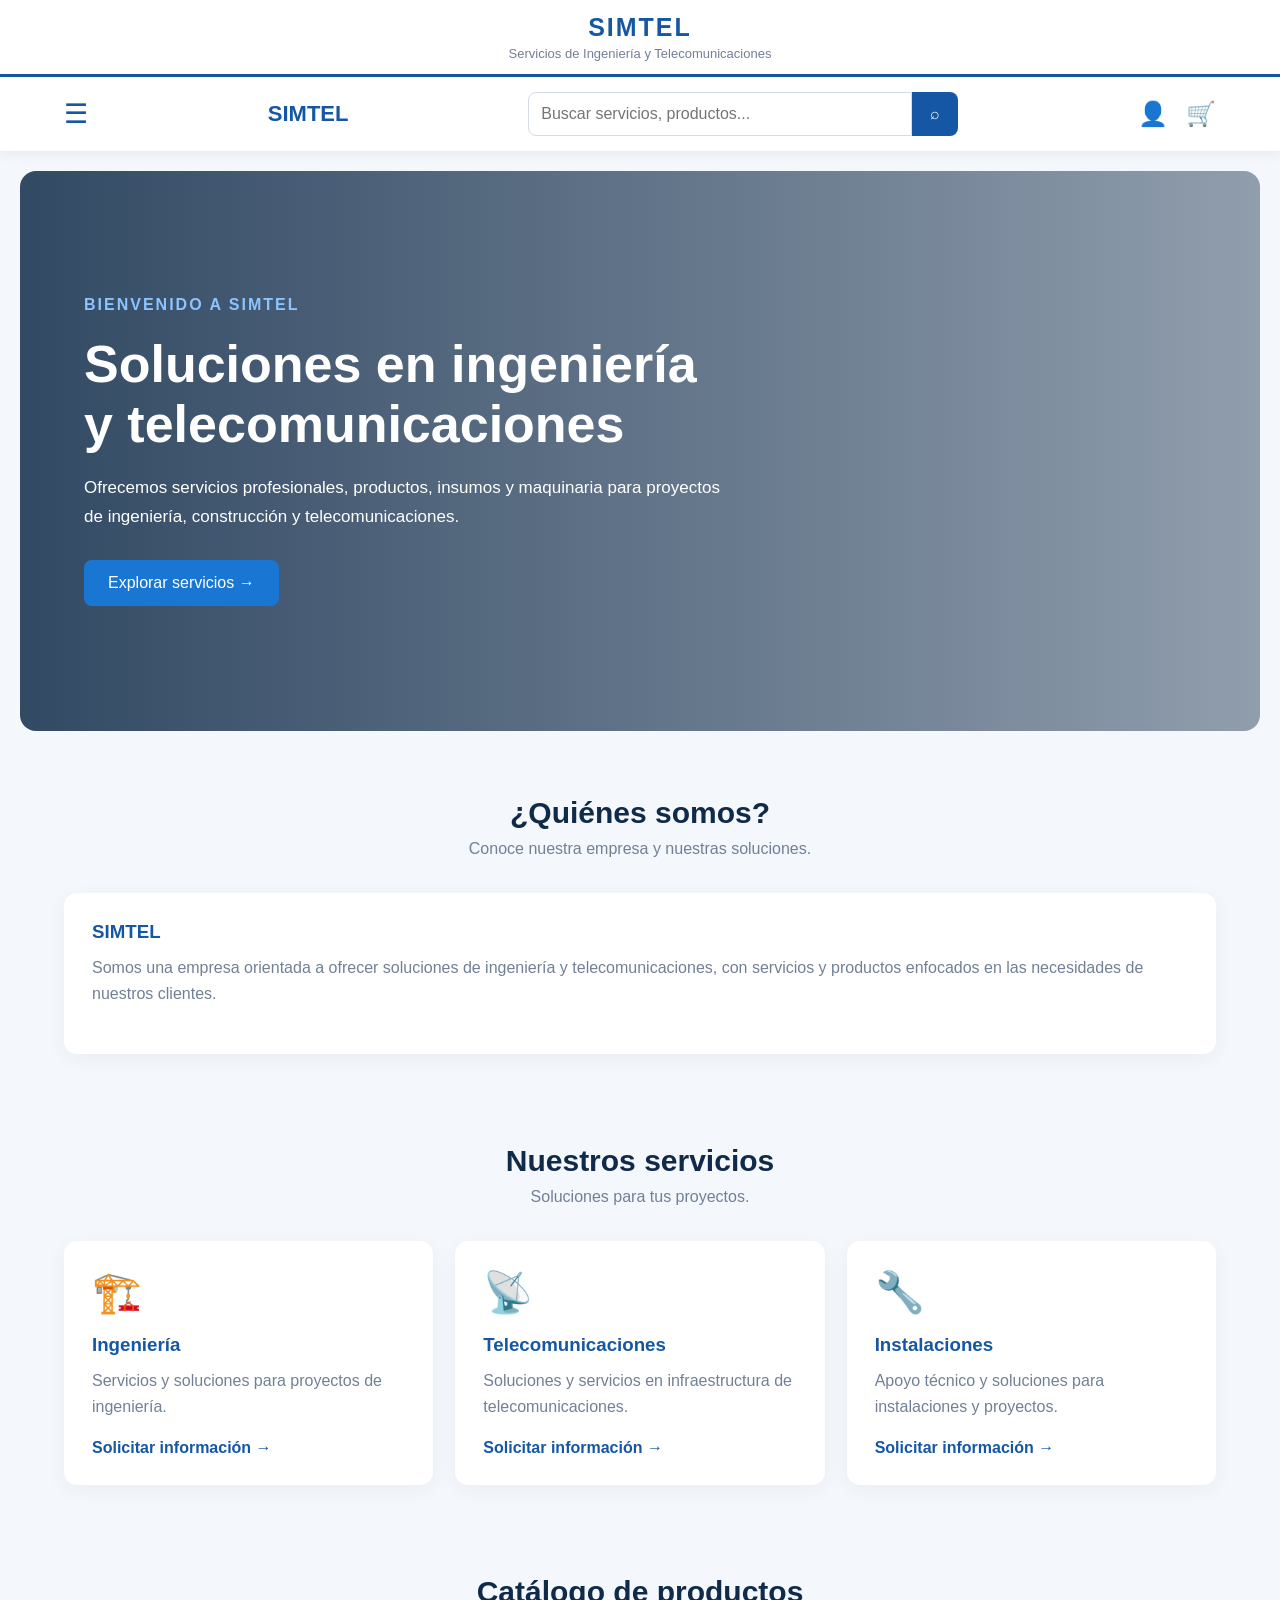
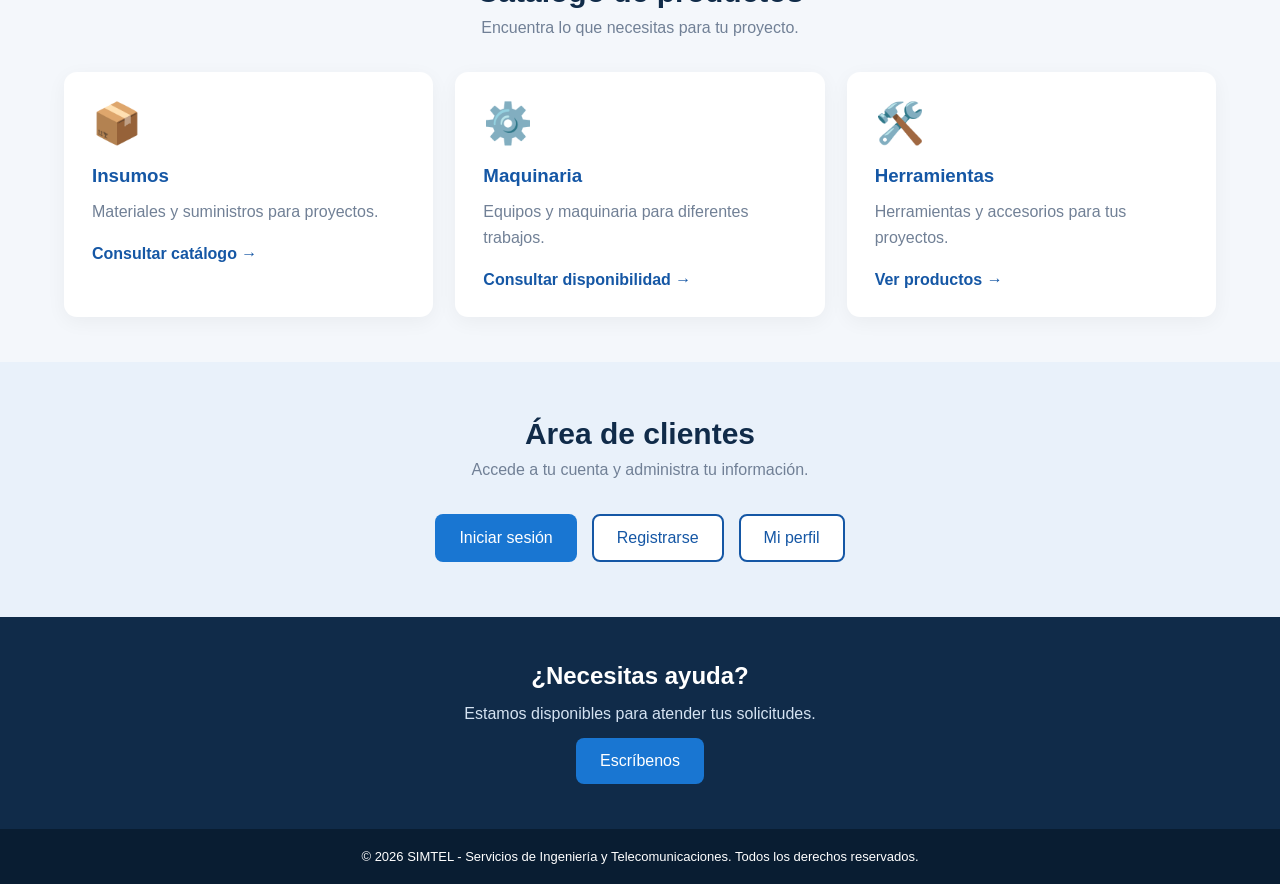
==== SIMTEL/index.html @ c6a4a652 "Actualizacion 05/11" ====
<!DOCTYPE html>
<html lang="es">
<head>
  <meta charset="UTF-8">
  <meta name="viewport" content="width=device-width, initial-scale=1.0">
  <meta name="description" content="SIMTEL - Servicios de Ingeniería y Telecomunicaciones">
  <title>SIMTEL | Ingeniería y Telecomunicaciones</title>
  <link rel="stylesheet" href="css/style.css">
</head>
<body>
  <header class="top-header">
    <h1>SIMTEL</h1>
    <p>Servicios de Ingeniería y Telecomunicaciones</p>
  </header>

  <nav class="navbar" aria-label="Navegación principal">
    <button class="menu-button" id="menuButton" aria-label="Abrir menú" aria-expanded="false">☰</button>
    <a class="logo" href="#inicio">SIMTEL</a>
    <form class="search-box" id="searchForm" role="search">
      <input id="search" type="search" placeholder="Buscar servicios, productos..." aria-label="Buscar">
      <button type="submit" aria-label="Buscar">⌕</button>
    </form>
    <div class="nav-actions">
      <button type="button" title="Mi cuenta" data-modal="login" aria-label="Mi cuenta">👤</button>
      <button type="button" title="Carrito" id="cartButton" aria-label="Carrito">🛒</button>
    </div>
  </nav>

  <aside class="sidebar" id="sidebar" aria-label="Menú lateral">
    <button class="close-menu" id="closeMenu" aria-label="Cerrar menú">×</button>
    <h2>Menú SIMTEL</h2>
    <a href="#inicio">🏠 Inicio</a>
    <a href="#nosotros">🏢 Nosotros</a>
    <a href="#servicios">🛠 Servicios</a>
    <a href="#productos">📦 Productos</a>
    <a href="#contacto">📞 Contáctanos</a>
    <a href="#contacto">📋 PQRS</a>
  </aside>
  <div class="overlay" id="overlay"></div>

  <main>
    <section class="hero" id="inicio">
      <div class="hero-content">
        <span>Bienvenido a SIMTEL</span>
        <h2>Soluciones en ingeniería y telecomunicaciones</h2>
        <p>Ofrecemos servicios profesionales, productos, insumos y maquinaria para proyectos de ingeniería, construcción y telecomunicaciones.</p>
        <a href="#servicios" class="btn-primary">Explorar servicios →</a>
      </div>
    </section>

    <section class="section" id="nosotros">
      <div class="section-title">
        <h2>¿Quiénes somos?</h2>
        <p>Conoce nuestra empresa y nuestras soluciones.</p>
      </div>
      <article class="card">
        <h3>SIMTEL</h3>
        <p>Somos una empresa orientada a ofrecer soluciones de ingeniería y telecomunicaciones, con servicios y productos enfocados en las necesidades de nuestros clientes.</p>
      </article>
    </section>

    <section class="section" id="servicios">
      <div class="section-title">
        <h2>Nuestros servicios</h2>
        <p>Soluciones para tus proyectos.</p>
      </div>
      <div class="cards">
        <article class="card searchable">
          <div class="card-icon">🏗️</div><h3>Ingeniería</h3>
          <p>Servicios y soluciones para proyectos de ingeniería.</p>
          <a href="#contacto">Solicitar información →</a>
        </article>
        <article class="card searchable">
          <div class="card-icon">📡</div><h3>Telecomunicaciones</h3>
          <p>Soluciones y servicios en infraestructura de telecomunicaciones.</p>
          <a href="#contacto">Solicitar información →</a>
        </article>
        <article class="card searchable">
          <div class="card-icon">🔧</div><h3>Instalaciones</h3>
          <p>Apoyo técnico y soluciones para instalaciones y proyectos.</p>
          <a href="#contacto">Solicitar información →</a>
        </article>
      </div>
    </section>

    <section class="section" id="productos">
      <div class="section-title">
        <h2>Catálogo de productos</h2>
        <p>Encuentra lo que necesitas para tu proyecto.</p>
      </div>
      <div class="cards">
        <article class="card searchable">
          <div class="card-icon">📦</div><h3>Insumos</h3>
          <p>Materiales y suministros para proyectos.</p>
          <a href="#contacto">Consultar catálogo →</a>
        </article>
        <article class="card searchable">
          <div class="card-icon">⚙️</div><h3>Maquinaria</h3>
          <p>Equipos y maquinaria para diferentes trabajos.</p>
          <a href="#contacto">Consultar disponibilidad →</a>
        </article>
        <article class="card searchable">
          <div class="card-icon">🛠️</div><h3>Herramientas</h3>
          <p>Herramientas y accesorios para tus proyectos.</p>
          <a href="#contacto">Ver productos →</a>
        </article>
      </div>
    </section>

    <section class="account-section">
      <div class="section-title">
        <h2>Área de clientes</h2>
        <p>Accede a tu cuenta y administra tu información.</p>
      </div>
      <div class="account-buttons">
        <button class="btn-primary" type="button" data-modal="login">Iniciar sesión</button>
        <button class="btn-outline" type="button" data-modal="register">Registrarse</button>
        <button class="btn-outline" type="button" data-modal="profile">Mi perfil</button>
      </div>
    </section>

    <section class="contact" id="contacto">
      <h2>¿Necesitas ayuda?</h2>
      <p>Estamos disponibles para atender tus solicitudes.</p>
      <a href="mailto:contacto@simtel.com" class="btn-primary">Escríbenos</a>
    </section>
  </main>

  <footer>© 2026 SIMTEL - Servicios de Ingeniería y Telecomunicaciones. Todos los derechos reservados.</footer>

  <div class="modal" id="modal" role="dialog" aria-modal="true" aria-labelledby="modalTitle">
    <div class="modal-content">
      <button class="close-modal" id="closeModal" aria-label="Cerrar">×</button>
      <h2 id="modalTitle">Iniciar sesión</h2>
      <form id="accountForm">
        <label for="email">Correo electrónico</label>
        <input id="email" type="email" placeholder="correo@ejemplo.com" required>
        <label for="password">Contraseña</label>
        <input id="password" type="password" placeholder="Contraseña" required>
        <button class="btn-primary" type="submit">Continuar</button>
      </form>
      <p class="modal-note">Demostración visual: el registro y el inicio de sesión requieren un backend.</p>
    </div>
  </div>

  <script src="js/app.js"></script>
</body>
</html>
---- SIMTEL/css/style.css ----
:root {
  --primary: #1557a5;
  --dark: #102b49;
  --light: #f4f7fb;
  --white: #fff;
  --text: #25364a;
  --muted: #718096;
}
* { margin: 0; padding: 0; box-sizing: border-box; }
html { scroll-behavior: smooth; }
body { font-family: Arial, sans-serif; background: var(--light); color: var(--text); }
button, input { font: inherit; }
.top-header { background: var(--white); text-align: center; padding: 13px; border-bottom: 3px solid var(--primary); }
.top-header h1 { font-size: 25px; color: var(--primary); letter-spacing: 2px; }
.top-header p { font-size: 13px; color: var(--muted); margin-top: 4px; }
.navbar { display: flex; align-items: center; justify-content: space-between; gap: 20px; padding: 15px 5%; background: white; box-shadow: 0 3px 12px #00000010; position: sticky; top: 0; z-index: 100; }
.menu-button, .nav-actions button { border: 0; background: none; cursor: pointer; color: var(--primary); }
.menu-button { font-size: 27px; }
.logo { font-size: 22px; font-weight: bold; color: var(--primary); text-decoration: none; }
.search-box { display: flex; max-width: 430px; flex: 1; }
.search-box input { width: 100%; min-width: 0; padding: 12px; border: 1px solid #d5dce5; border-radius: 8px 0 0 8px; outline: none; }
.search-box input:focus { border-color: var(--primary); }
.search-box button { border: 0; background: var(--primary); color: white; padding: 0 18px; border-radius: 0 8px 8px 0; cursor: pointer; }
.nav-actions { display: flex; gap: 18px; align-items: center; }
.nav-actions button { font-size: 24px; }
.sidebar { position: fixed; top: 0; left: -290px; width: 280px; height: 100vh; background: var(--dark); color: white; padding: 25px; z-index: 300; transition: left .3s; }
.sidebar.active { left: 0; }
.sidebar h2 { margin: 25px 0; }
.sidebar a { display: block; color: white; text-decoration: none; padding: 15px 10px; border-radius: 7px; }
.sidebar a:hover { background: var(--primary); }
.close-menu, .close-modal { float: right; background: none; border: 0; color: inherit; font-size: 25px; cursor: pointer; }
.overlay { display: none; position: fixed; inset: 0; background: #0008; z-index: 200; }
.overlay.active { display: block; }
.hero { min-height: 560px; margin: 20px; padding: 55px 5%; border-radius: 16px; background: linear-gradient(90deg, #102b49d9, #102b4970), url("../images/obra.jpg") center/cover no-repeat; display: flex; align-items: center; }
.hero-content { max-width: 650px; color: white; }
.hero-content span { color: #8bc4ff; font-weight: bold; text-transform: uppercase; letter-spacing: 2px; }
.hero-content h2 { font-size: clamp(32px, 5vw, 52px); margin: 20px 0; }
.hero-content p { font-size: 17px; line-height: 1.7; margin-bottom: 28px; }
.btn-primary { display: inline-block; background: #1976d2; color: white; border: 0; border-radius: 8px; padding: 14px 24px; font-size: 16px; cursor: pointer; text-decoration: none; }
.btn-primary:hover { background: #0d4c91; }
.section { padding: 45px 5%; }
.section-title { text-align: center; margin-bottom: 35px; }
.section-title h2 { color: var(--dark); font-size: 30px; }
.section-title p { margin-top: 10px; color: var(--muted); }
.cards { display: grid; grid-template-columns: repeat(3, 1fr); gap: 22px; }
.card { background: white; padding: 28px; border-radius: 13px; box-shadow: 0 5px 20px #0000000c; transition: transform .3s, box-shadow .3s; }
.card:hover { transform: translateY(-6px); box-shadow: 0 10px 25px #00000018; }
.card-icon { font-size: 40px; margin-bottom: 18px; }
.card h3 { color: var(--primary); margin-bottom: 12px; }
.card p { color: var(--muted); line-height: 1.6; margin-bottom: 20px; }
.card a { color: var(--primary); font-weight: bold; text-decoration: none; }
.account-section { background: #e9f1fa; padding: 55px 5%; text-align: center; }
.account-buttons { display: flex; justify-content: center; gap: 15px; flex-wrap: wrap; margin-top: 25px; }
.btn-outline { padding: 13px 23px; border: 2px solid var(--primary); border-radius: 8px; color: var(--primary); background: white; cursor: pointer; }
.contact { text-align: center; background: var(--dark); color: white; padding: 45px 20px; }
.contact p { margin: 15px 0; color: #d5e3f2; }
footer { text-align: center; padding: 20px; background: #091d32; color: white; font-size: 13px; }
.modal { display: none; position: fixed; inset: 0; background: #0009; z-index: 500; justify-content: center; align-items: center; padding: 15px; }
.modal.active { display: flex; }
.modal-content { background: white; padding: 30px; width: 100%; max-width: 400px; border-radius: 14px; }
.modal-content h2 { margin-bottom: 20px; color: var(--primary); }
.modal-content label { display: block; margin-top: 10px; font-size: 14px; }
.modal-content input { width: 100%; padding: 13px; margin: 7px 0; border: 1px solid #ddd; border-radius: 7px; }
.modal-content .btn-primary { width: 100%; margin-top: 12px; }
.modal-note { margin-top: 15px; font-size: 12px; color: var(--muted); line-height: 1.5; }
@media (max-width: 800px) {
  .cards { grid-template-columns: repeat(2, 1fr); }
  .navbar { flex-wrap: wrap; }
  .search-box { order: 3; max-width: 100%; flex-basis: 100%; }
  .hero { min-height: 450px; margin: 10px; }
}
@media (max-width: 550px) {
  .cards { grid-template-columns: 1fr; }
  .logo { font-size: 18px; }
  .nav-actions { gap: 10px; }
  .hero { padding: 30px 20px; }
  .section-title h2 { font-size: 25px; }
}
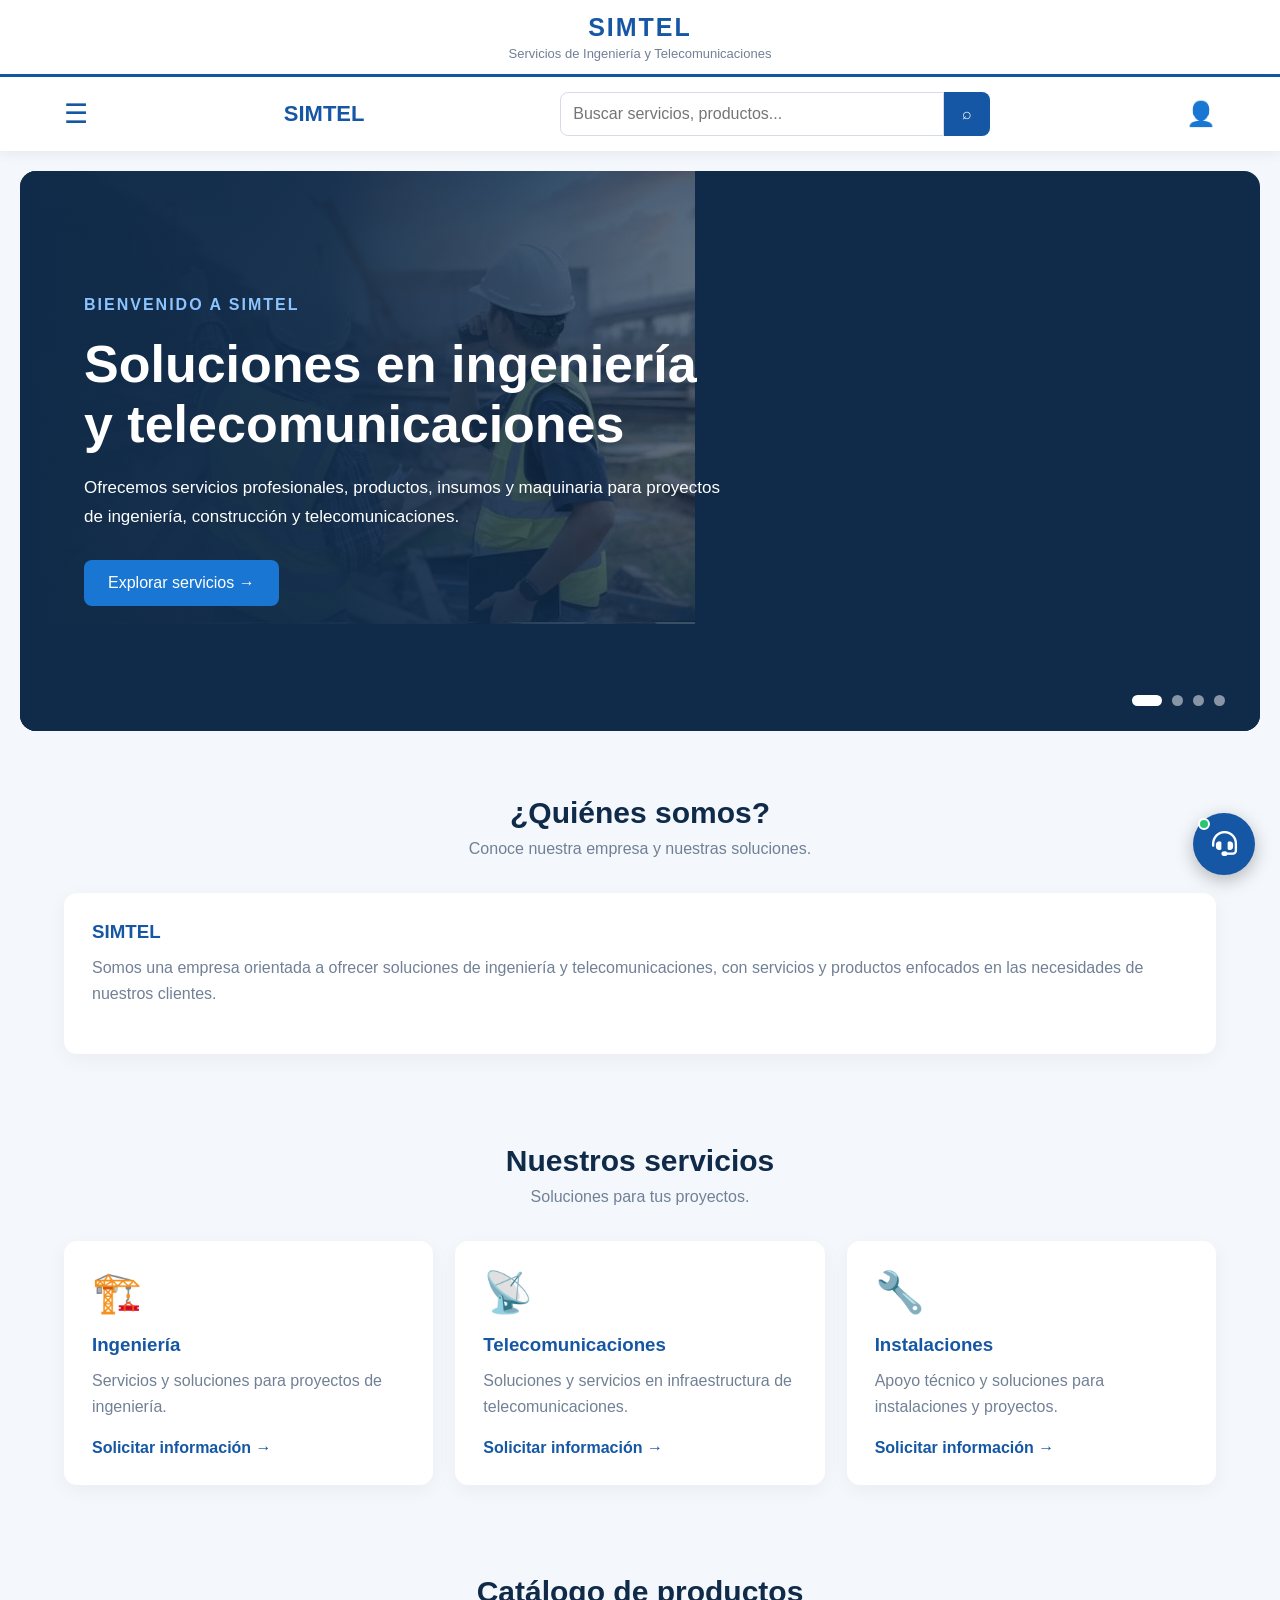
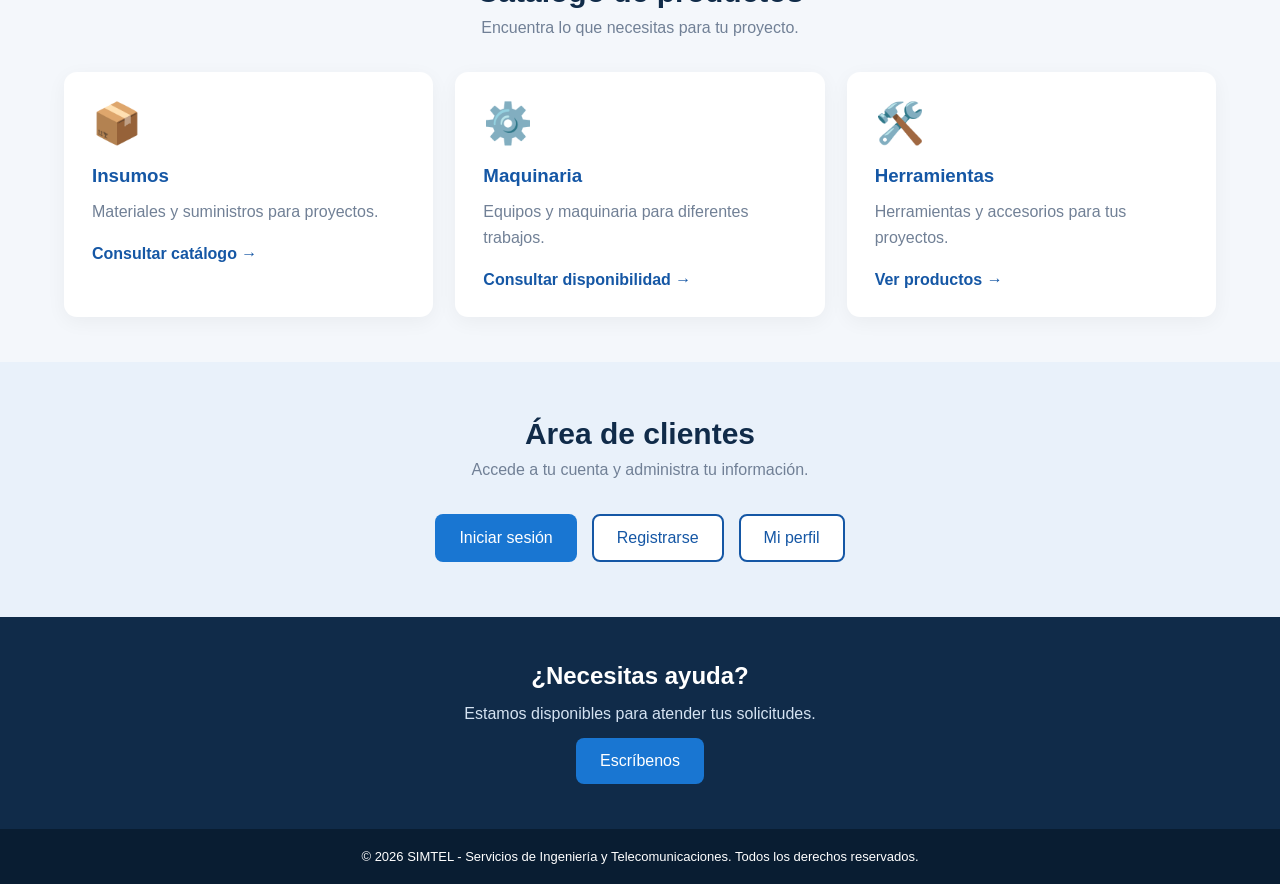
==== commit bd550c44: "12:28" ====
--- a/SIMTEL/index.html
+++ b/SIMTEL/index.html
@@ -6,6 +6,8 @@
   <meta name="description" content="SIMTEL - Servicios de Ingeniería y Telecomunicaciones">
   <title>SIMTEL | Ingeniería y Telecomunicaciones</title>
   <link rel="stylesheet" href="css/style.css">
+  <link rel="stylesheet"
+  href="https://cdnjs.cloudflare.com/ajax/libs/font-awesome/6.7.2/css/all.min.css"> 
 </head>
 <body>
   <header class="top-header">
@@ -22,9 +24,10 @@
     </form>
     <div class="nav-actions">
       <button type="button" title="Mi cuenta" data-modal="login" aria-label="Mi cuenta">👤</button>
-      <button type="button" title="Carrito" id="cartButton" aria-label="Carrito">🛒</button>
     </div>
   </nav>
+
+  
 
   <aside class="sidebar" id="sidebar" aria-label="Menú lateral">
     <button class="close-menu" id="closeMenu" aria-label="Cerrar menú">×</button>
@@ -35,18 +38,58 @@
     <a href="#productos">📦 Productos</a>
     <a href="#contacto">📞 Contáctanos</a>
     <a href="#contacto">📋 PQRS</a>
+    <a href="#imcorporate a nosotros">💼 Imcorporate</a>
+    <a href="#Escribenos"> 📮 Chat </a>
   </aside>
   <div class="overlay" id="overlay"></div>
 
-  <main>
+  
+<main>
     <section class="hero" id="inicio">
-      <div class="hero-content">
-        <span>Bienvenido a SIMTEL</span>
-        <h2>Soluciones en ingeniería y telecomunicaciones</h2>
-        <p>Ofrecemos servicios profesionales, productos, insumos y maquinaria para proyectos de ingeniería, construcción y telecomunicaciones.</p>
-        <a href="#servicios" class="btn-primary">Explorar servicios →</a>
-      </div>
-    </section>
+
+        <!-- CARRUSEL DE FOTOGRAFÍAS -->
+        <div class="hero-slides">
+
+            <img src="images/obra1.jpg"hero-slide active" alt="Proyectos de ingeniería">
+
+            <img src="images/obra2.jpg" class="hero-slide" alt="Construcción e infraestructura">
+
+            <img src="images/obra3.jpg" class="hero-slide" alt="Telecomunicaciones">
+
+            <img src="images/obra4.jpg" class="hero-slide" alt="Servicios técnicos">
+
+        </div>
+
+        <!-- CONTENIDO PRINCIPAL -->
+        <div class="hero-content">
+
+            <span>Bienvenido a SIMTEL</span>
+
+            <h2>Soluciones en ingeniería y telecomunicaciones</h2>
+
+            <p>
+                Ofrecemos servicios profesionales, productos,
+                insumos y maquinaria para proyectos de ingeniería,
+                construcción y telecomunicaciones.
+            </p>
+
+            <a href="#servicios" class="btn-primary">
+                Explorar servicios →
+            </a>
+
+        </div>
+
+        <!-- INDICADORES -->
+        <div class="hero-indicators">
+            <button class="indicator active" data-slide="0" aria-label="Imagen 1"></button>
+            <button class="indicator" data-slide="1" aria-label="Imagen 2"></button>
+            <button class="indicator" data-slide="2" aria-label="Imagen 3"></button>
+            <button class="indicator" data-slide="3" aria-label="Imagen 4"></button>
+        </div>
+
+    </section>
+</main>
+
 
     <section class="section" id="nosotros">
       <div class="section-title">
@@ -143,6 +186,61 @@
     </div>
   </div>
 
+  <div class="simtel-chat">
+
+    <button class="chat-toggle" id="chatToggle" aria-label="Abrir chat de ayuda">
+        <i class="fa-solid fa-headset"></i>
+        <span class="chat-notification"></span>
+    </button>
+
+    <div class="chat-window" id="chatWindow">
+
+        <div class="chat-header">
+            <div>
+                <strong>Asistente SIMTEL</strong>
+                <small>● Estamos para ayudarte</small>
+            </div>
+            <button id="closeChat" aria-label="Cerrar chat">×</button>
+        </div>
+
+        <div class="chat-messages" id="chatMessages">
+            <div class="bot-message">
+                ¡Hola! 👋 Bienvenido a SIMTEL.
+                ¿En qué podemos ayudarte?
+            </div>
+
+            <div class="quick-options">
+                <button data-question="Quiero información sobre servicios">
+                    🛠 Servicios
+                </button>
+                <button data-question="Quiero consultar productos">
+                    📦 Productos
+                </button>
+                <button data-question="Quiero hablar con un asesor">
+                    👨‍💼 Hablar con un asesor
+                </button>
+                <button data-question="Area IT">
+                    🔧 Area IT
+                </button>
+            </div>
+        </div>
+
+        <form class="chat-input" id="chatForm">
+            <input
+                type="text"
+                id="chatText"
+                placeholder="Escribe tu mensaje..."
+                autocomplete="off"
+                required
+            >
+            <button type="submit" aria-label="Enviar mensaje">
+                <i class="fa-solid fa-paper-plane"></i>
+            </button>
+        </form>
+
+    </div>
+</div>
+
   <script src="js/app.js"></script>
 </body>
 </html>
--- a/SIMTEL/css/style.css
+++ b/SIMTEL/css/style.css
@@ -76,3 +76,332 @@
   .hero { padding: 30px 20px; }
   .section-title h2 { font-size: 25px; }
 }
+
+
+/* CHAT FLOTANTE SIMTEL */
+
+.simtel-chat {
+    position: fixed;
+    bottom: 25px;
+    right: 25px;
+    z-index: 9999;
+}
+
+/* BOTÓN PRINCIPAL */
+
+.chat-toggle {
+    width: 62px;
+    height: 62px;
+    border: none;
+    border-radius: 50%;
+    background: #1557a5;
+    color: white;
+    font-size: 25px;
+    cursor: pointer;
+    box-shadow: 0 5px 18px #0004;
+    transition: .3s;
+    position: relative;
+}
+
+.chat-toggle:hover {
+    background: #0d3d78;
+    transform: scale(1.08);
+}
+
+.chat-notification {
+    position: absolute;
+    top: 5px;
+    left: 5px;
+    width: 12px;
+    height: 12px;
+    background: #28c76f;
+    border: 2px solid white;
+    border-radius: 50%;
+}
+
+/* VENTANA DEL CHAT */
+
+.chat-window {
+    display: none;
+    position: absolute;
+    bottom: 78px;
+    right: 0;
+    width: 340px;
+    max-width: calc(100vw - 40px);
+    height: 440px;
+    background: white;
+    border-radius: 15px;
+    overflow: hidden;
+    box-shadow: 0 5px 30px #0003;
+    flex-direction: column;
+}
+
+.chat-window.active {
+    display: flex;
+}
+
+/* CABECERA */
+
+.chat-header {
+    background: #1557a5;
+    color: white;
+    padding: 18px;
+    display: flex;
+    align-items: center;
+    justify-content: space-between;
+}
+
+.chat-header strong {
+    display: block;
+    font-size: 16px;
+}
+
+.chat-header small {
+    display: block;
+    margin-top: 6px;
+    font-size: 12px;
+    color: #d8eaff;
+}
+
+.chat-header button {
+    border: none;
+    background: none;
+    color: white;
+    font-size: 25px;
+    cursor: pointer;
+}
+
+/* MENSAJES */
+
+.chat-messages {
+    flex: 1;
+    padding: 15px;
+    overflow-y: auto;
+    background: #f4f7fb;
+}
+
+.bot-message,
+.user-message {
+    padding: 12px;
+    border-radius: 12px;
+    margin-bottom: 12px;
+    max-width: 90%;
+    font-size: 14px;
+    line-height: 1.5;
+}
+
+.bot-message {
+    background: white;
+    color: #26374a;
+    border: 1px solid #e5eaf0;
+}
+
+.user-message {
+    background: #1557a5;
+    color: white;
+    margin-left: auto;
+}
+
+/* OPCIONES */
+
+.quick-options {
+    display: flex;
+    flex-direction: column;
+    gap: 8px;
+    margin-top: 12px;
+}
+
+.quick-options button {
+    background: white;
+    color: #1557a5;
+    border: 1px solid #1557a5;
+    border-radius: 8px;
+    padding: 10px;
+    text-align: left;
+    cursor: pointer;
+}
+
+.quick-options button:hover {
+    background: #e5f1ff;
+}
+
+/* CAMPO DE MENSAJE */
+
+.chat-input {
+    display: flex;
+    padding: 12px;
+    border-top: 1px solid #ddd;
+    gap: 8px;
+}
+
+.chat-input input {
+    flex: 1;
+    min-width: 0;
+    border: 1px solid #ddd;
+    border-radius: 20px;
+    padding: 11px;
+    outline: none;
+}
+
+.chat-input button {
+    width: 40px;
+    border: none;
+    border-radius: 50%;
+    background: #1557a5;
+    color: white;
+    cursor: pointer;
+}
+
+/* CELULARES */
+
+@media(max-width: 480px) {
+    .simtel-chat {
+        left: 15px;
+        bottom: 15px;
+    }
+
+    .chat-window {
+        width: calc(100vw - 30px);
+        height: 420px;
+    }
+}
+
+
+
+
+/* HERO CON CARRUSEL */
+
+.hero {
+    position: relative;
+    min-height: 560px;
+    margin: 20px;
+    padding: 55px 5%;
+    border-radius: 16px;
+    background: #102b49;
+    overflow: hidden;
+    display: flex;
+    align-items: center;
+    isolation: isolate;
+}
+
+/* CONTENEDOR DE IMÁGENES */
+
+.hero-slides {
+    position: absolute;
+    inset: 0;
+    z-index: -2;
+}
+
+.hero-slide {
+    position: absolute;
+    inset: 0;
+    width: 100%;
+    height: 100%;
+    object-fit: cover;
+    opacity: 0;
+    transition: opacity 1.5s ease-in-out;
+}
+
+.hero-slide.active {
+    opacity: 1;
+}
+
+/* DEGRADADO PARA INTEGRAR LAS FOTOS CON EL FONDO */
+
+.hero::after {
+    content: "";
+    position: absolute;
+    inset: 0;
+    z-index: -1;
+
+    background:
+        linear-gradient(
+            90deg,
+            #102b49 0%,
+            rgba(16, 43, 73, 0.95) 25%,
+            rgba(16, 43, 73, 0.65) 55%,
+            rgba(16, 43, 73, 0.15) 100%
+        ),
+        linear-gradient(
+            0deg,
+            #102b49 0%,
+            transparent 35%
+        );
+}
+
+/* TEXTO SOBRE LAS FOTOGRAFÍAS */
+
+.hero-content {
+    position: relative;
+    z-index: 2;
+    max-width: 650px;
+    color: white;
+}
+
+.hero-content span {
+    color: #8bc4ff;
+    font-weight: bold;
+    text-transform: uppercase;
+    letter-spacing: 2px;
+}
+
+.hero-content h2 {
+    font-size: clamp(32px, 5vw, 52px);
+    margin: 20px 0;
+}
+
+.hero-content p {
+    font-size: 17px;
+    line-height: 1.7;
+    margin-bottom: 28px;
+}
+
+/* INDICADORES DEL CARRUSEL */
+
+.hero-indicators {
+    position: absolute;
+    bottom: 25px;
+    right: 35px;
+    z-index: 5;
+    display: flex;
+    gap: 10px;
+}
+
+.indicator {
+    width: 11px;
+    height: 11px;
+    border: none;
+    border-radius: 50%;
+    background: rgba(255,255,255,0.5);
+    cursor: pointer;
+    transition: .3s;
+}
+
+.indicator.active {
+    background: white;
+    width: 30px;
+    border-radius: 10px;
+}
+
+/* ADAPTACIÓN A MÓVILES */
+
+@media(max-width: 550px) {
+    .hero {
+        min-height: 450px;
+        padding: 30px 20px;
+        margin: 10px;
+    }
+
+    .hero::after {
+        background: linear-gradient(
+            90deg,
+            rgba(16,43,73,0.96),
+            rgba(16,43,73,0.65)
+        );
+    }
+
+    .hero-indicators {
+        right: 20px;
+        bottom: 18px;
+    }
+}
